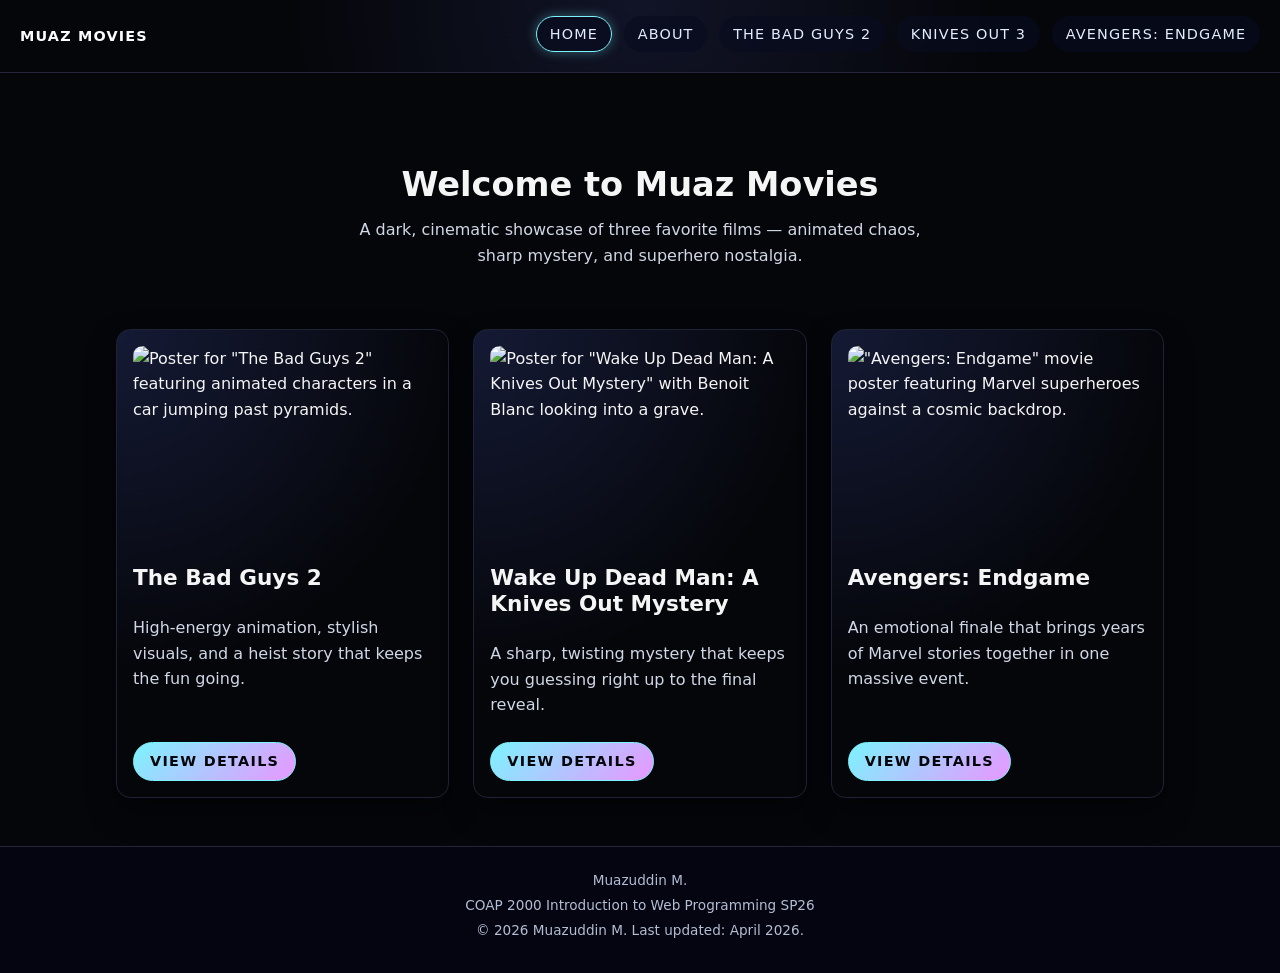
==== index.html @ 042c1aab "Added files" ====
<!DOCTYPE html>
<html lang="en">
<head>
  <meta charset="UTF-8">
  <meta name="viewport" content="width=device-width, initial-scale=1.0">
  <title>Muaz Movies - Home</title>
  <link rel="stylesheet" href="styles.css">
</head>
<body>
  <header class="site-header">
    <div class="logo-area">
      <span class="site-logo">Muaz Movies</span>
    </div>
    <nav class="site-nav" aria-label="Main">
      <ul>
        <li><a href="index.html" aria-current="page">Home</a></li>
        <li><a href="about.html">About</a></li>
        <li><a href="bad-guys-2.html">The Bad Guys 2</a></li>
        <li><a href="knives-out-3.html">Knives Out 3</a></li>
        <li><a href="avengers-endgame.html">Avengers: Endgame</a></li>
      </ul>
    </nav>
  </header>

  <main class="page page-home">
    <section class="hero">
      <h1>Welcome to Muaz Movies</h1>
      <p>A dark, cinematic showcase of three favorite films — animated chaos, sharp mystery, and superhero nostalgia.</p>
    </section>

    <section class="movie-grid" aria-label="Featured movies">
      <article class="movie-card">
        <img src="images/the-bad-guys-2.jpg" alt="Poster for &quot;The Bad Guys 2&quot; featuring animated characters in a car jumping past pyramids.">
        <h2>The Bad Guys 2</h2>
        <p>High-energy animation, stylish visuals, and a heist story that keeps the fun going.</p>
        <a class="button" href="bad-guys-2.html">View details</a>
      </article>

      <article class="movie-card">
        <img src="images/knives-out.jpg" alt="Poster for &quot;Wake Up Dead Man: A Knives Out Mystery&quot; with Benoit Blanc looking into a grave.">
        <h2>Wake Up Dead Man: A Knives Out Mystery</h2>
        <p>A sharp, twisting mystery that keeps you guessing right up to the final reveal.</p>
        <a class="button" href="knives-out-3.html">View details</a>
      </article>

      <article class="movie-card">
        <img src="images/endgame.jpg" alt="&quot;Avengers: Endgame&quot; movie poster featuring Marvel superheroes against a cosmic backdrop.">
        <h2>Avengers: Endgame</h2>
        <p>An emotional finale that brings years of Marvel stories together in one massive event.</p>
        <a class="button" href="avengers-endgame.html">View details</a>
      </article>
    </section>
  </main>

  <footer class="site-footer">
    <p>Muazuddin M.</p>
    <p>COAP 2000 Introduction to Web Programming SP26</p>
    <p>&copy; 2026 Muazuddin M. Last updated: April 2026.</p>
  </footer>
</body>
</html>
---- styles.css ----
/* Base layout */
*,
*::before,
*::after {
  box-sizing: border-box;
}

html,
body {
  margin: 0;
  padding: 0;
}

body {
  font-family: system-ui, -apple-system, BlinkMacSystemFont, "Segoe UI", sans-serif;
  background-color: #05060a;
  color: #f5f5f5;
  line-height: 1.6;
}

img {
  max-width: 100%;
  height: auto;
  display: block;
}

a {
  color: #7cf3ff;
  text-decoration: none;
}

a:hover,
a:focus {
  text-decoration: underline;
}

main.page {
  max-width: 1080px;
  margin: 0 auto;
  padding: 1.5rem 1rem 3rem;
}

h1,
h2,
h3 {
  font-weight: 700;
  line-height: 1.2;
}

h1 {
  font-size: 2.1rem;
  margin-bottom: 0.75rem;
}

h2 {
  font-size: 1.6rem;
  margin-top: 2rem;
  margin-bottom: 0.75rem;
}

h3 {
  font-size: 1.25rem;
  margin-top: 1.5rem;
  margin-bottom: 0.5rem;
}

p {
  margin-top: 0.5rem;
  margin-bottom: 0.75rem;
}

ul {
  padding-left: 1.25rem;
}

/* Header and navigation */
.site-header {
  border-bottom: 1px solid #222638;
  padding: 0.75rem 1.25rem;
  background: radial-gradient(circle at top, #111427 0, #05060a 55%);
  display: flex;
  align-items: center;
  justify-content: space-between;
  gap: 1.5rem;
  flex-wrap: wrap;
}

.logo-area {
  margin: 0;
}

.site-logo {
  font-weight: 700;
  letter-spacing: 0.08em;
  text-transform: uppercase;
  font-size: 0.9rem;
  color: #f9fbff;
}

.site-nav ul {
  list-style: none;
  display: flex;
  flex-wrap: wrap;
  justify-content: center;
  gap: 0.75rem;
  margin: 0.25rem 0 0.5rem;
  padding: 0;
}

.site-nav a {
  display: inline-block;
  padding: 0.35rem 0.8rem;
  border-radius: 999px;
  font-size: 0.9rem;
  text-transform: uppercase;
  letter-spacing: 0.08em;
  color: #e4edff;
  background: rgba(8, 12, 30, 0.7);
  border: 1px solid transparent;
  transition: background 0.2s ease, color 0.2s ease, box-shadow 0.2s ease, border-color 0.2s ease;
}

.site-nav a[aria-current="page"] {
  border-color: #7cf3ff;
  box-shadow: 0 0 12px rgba(124, 243, 255, 0.35);
}

.site-nav a:hover,
.site-nav a:focus {
  background: rgba(16, 31, 72, 0.9);
  box-shadow: 0 0 10px rgba(233, 150, 255, 0.25);
}

/* Hero and home page cards */
.page-home .hero {
  text-align: center;
  padding: 2.5rem 1rem 1.5rem;
}

.page-home .hero p {
  max-width: 36rem;
  margin-left: auto;
  margin-right: auto;
  color: #d0d7e6;
}

.movie-grid {
  display: grid;
  grid-template-columns: repeat(auto-fit, minmax(240px, 1fr));
  gap: 1.5rem;
  margin-top: 1.5rem;
}

.movie-card {
  background: radial-gradient(circle at top left, #151a35 0, #05060a 60%);
  border-radius: 0.9rem;
  padding: 1rem;
  border: 1px solid #1e2335;
  box-shadow: 0 14px 30px rgba(0, 0, 0, 0.45);
  display: flex;
  flex-direction: column;
  gap: 0.75rem;
}

.movie-card img {
  border-radius: 0.6rem;
  width: 100%;
  aspect-ratio: 3 / 2;
  object-fit: cover;
}

.movie-card h2 {
  margin: 0.5rem 0 0.25rem;
  font-size: 1.35rem;
}

.movie-card p {
  flex: 1;
  color: #d0d7e6;
}

.button {
  display: inline-block;
  align-self: flex-start;
  padding: 0.45rem 1rem;
  border-radius: 999px;
  border: 1px solid #7cf3ff;
  color: #05060a;
  background: linear-gradient(135deg, #7cf3ff, #e996ff);
  font-size: 0.9rem;
  text-transform: uppercase;
  letter-spacing: 0.09em;
  font-weight: 600;
  transition: transform 0.15s ease, box-shadow 0.15s ease, filter 0.15s ease;
}

.button:hover,
.button:focus {
  transform: translateY(-1px);
  box-shadow: 0 10px 24px rgba(0, 0, 0, 0.6);
  filter: brightness(1.05);
}

/* Movie pages */
.movie-header {
  margin-top: 1.5rem;
  margin-bottom: 1.5rem;
}

.movie-header .movie-tagline {
  color: #d0d7e6;
  max-width: 40rem;
}

.movie-layout {
  display: grid;
  grid-template-columns: minmax(0, 1.2fr) minmax(0, 2fr);
  gap: 1.75rem;
  align-items: flex-start;
}

.movie-poster {
  border-radius: 0.9rem;
  overflow: hidden;
  border: 1px solid #1e2335;
  box-shadow: 0 18px 36px rgba(0, 0, 0, 0.55);
}

.movie-poster img {
  width: 100%;
  aspect-ratio: 3 / 2;
  object-fit: cover;
}

.movie-main-content section + section {
  margin-top: 1.25rem;
}

.table-wrapper {
  overflow-x: auto;
}

table {
  width: 100%;
  border-collapse: collapse;
  margin-top: 0.5rem;
  font-size: 0.95rem;
}

thead {
  background: #14182a;
}

th,
td {
  padding: 0.5rem 0.75rem;
  border: 1px solid #262a3b;
  text-align: left;
}

th {
  font-weight: 600;
}

.trailer-section {
  margin-top: 2.5rem;
}

.trailer-embed {
  margin-top: 0.75rem;
  max-width: 720px;
}

.trailer-embed iframe {
  width: 100%;
  max-width: 100%;
}

/* About page */
.page-about section + section {
  margin-top: 1.75rem;
}

.page-about ul li {
  margin-bottom: 0.3rem;
}

/* Footer */
.site-footer {
  text-align: center;
  padding: 1.25rem 1rem 1.75rem;
  border-top: 1px solid #222638;
  font-size: 0.85rem;
  color: #b3bdd4;
  background: #040510;
}

.site-footer p {
  margin: 0.2rem 0;
}

/* Responsive tweaks */
@media (max-width: 768px) {
  main.page {
    padding-left: 0.9rem;
    padding-right: 0.9rem;
  }

  .movie-layout {
    grid-template-columns: minmax(0, 1fr);
  }

  .movie-poster {
    max-width: 360px;
  }
}
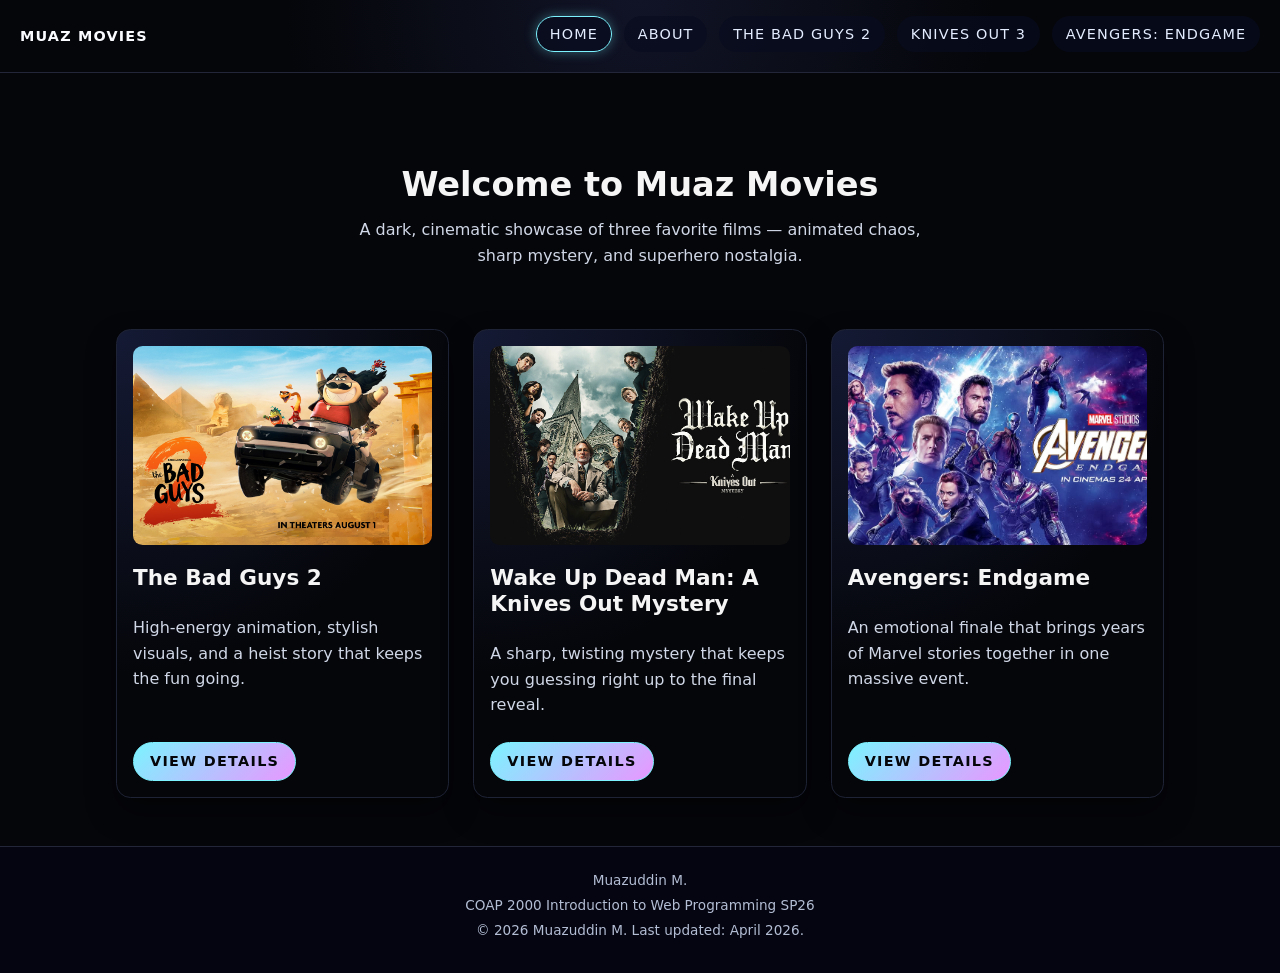
==== commit c7e28f74: "Update project files for W3C compliance cleanup" ====
--- a/index.html
+++ b/index.html
@@ -1,61 +1,61 @@
-<!DOCTYPE html>
-<html lang="en">
-<head>
-  <meta charset="UTF-8">
-  <meta name="viewport" content="width=device-width, initial-scale=1.0">
-  <title>Muaz Movies - Home</title>
-  <link rel="stylesheet" href="styles.css">
-</head>
-<body>
-  <header class="site-header">
-    <div class="logo-area">
-      <span class="site-logo">Muaz Movies</span>
-    </div>
-    <nav class="site-nav" aria-label="Main">
-      <ul>
-        <li><a href="index.html" aria-current="page">Home</a></li>
-        <li><a href="about.html">About</a></li>
-        <li><a href="bad-guys-2.html">The Bad Guys 2</a></li>
-        <li><a href="knives-out-3.html">Knives Out 3</a></li>
-        <li><a href="avengers-endgame.html">Avengers: Endgame</a></li>
-      </ul>
-    </nav>
-  </header>
-
-  <main class="page page-home">
-    <section class="hero">
-      <h1>Welcome to Muaz Movies</h1>
-      <p>A dark, cinematic showcase of three favorite films — animated chaos, sharp mystery, and superhero nostalgia.</p>
-    </section>
-
-    <section class="movie-grid" aria-label="Featured movies">
-      <article class="movie-card">
-        <img src="images/the-bad-guys-2.jpg" alt="Poster for &quot;The Bad Guys 2&quot; featuring animated characters in a car jumping past pyramids.">
-        <h2>The Bad Guys 2</h2>
-        <p>High-energy animation, stylish visuals, and a heist story that keeps the fun going.</p>
-        <a class="button" href="bad-guys-2.html">View details</a>
-      </article>
-
-      <article class="movie-card">
-        <img src="images/knives-out.jpg" alt="Poster for &quot;Wake Up Dead Man: A Knives Out Mystery&quot; with Benoit Blanc looking into a grave.">
-        <h2>Wake Up Dead Man: A Knives Out Mystery</h2>
-        <p>A sharp, twisting mystery that keeps you guessing right up to the final reveal.</p>
-        <a class="button" href="knives-out-3.html">View details</a>
-      </article>
-
-      <article class="movie-card">
-        <img src="images/endgame.jpg" alt="&quot;Avengers: Endgame&quot; movie poster featuring Marvel superheroes against a cosmic backdrop.">
-        <h2>Avengers: Endgame</h2>
-        <p>An emotional finale that brings years of Marvel stories together in one massive event.</p>
-        <a class="button" href="avengers-endgame.html">View details</a>
-      </article>
-    </section>
-  </main>
-
-  <footer class="site-footer">
-    <p>Muazuddin M.</p>
-    <p>COAP 2000 Introduction to Web Programming SP26</p>
-    <p>&copy; 2026 Muazuddin M. Last updated: April 2026.</p>
-  </footer>
-</body>
-</html>
+<!DOCTYPE html>
+<html lang="en">
+<head>
+  <meta charset="UTF-8">
+  <meta name="viewport" content="width=device-width, initial-scale=1.0">
+  <title>Muaz Movies - Home</title>
+  <link rel="stylesheet" href="styles.css">
+</head>
+<body>
+  <header class="site-header">
+    <div class="logo-area">
+      <span class="site-logo">Muaz Movies</span>
+    </div>
+    <nav class="site-nav" aria-label="Main">
+      <ul>
+        <li><a href="index.html" aria-current="page">Home</a></li>
+        <li><a href="about.html">About</a></li>
+        <li><a href="bad-guys-2.html">The Bad Guys 2</a></li>
+        <li><a href="knives-out-3.html">Knives Out 3</a></li>
+        <li><a href="avengers-endgame.html">Avengers: Endgame</a></li>
+      </ul>
+    </nav>
+  </header>
+
+  <main class="page page-home">
+    <section class="hero">
+      <h1>Welcome to Muaz Movies</h1>
+      <p>A dark, cinematic showcase of three favorite films — animated chaos, sharp mystery, and superhero nostalgia.</p>
+    </section>
+
+    <section class="movie-grid" aria-label="Featured movies">
+      <article class="movie-card">
+        <img src="images/the-bad-guys-2.jpg" alt="Poster for &quot;The Bad Guys 2&quot; featuring animated characters in a car jumping past pyramids.">
+        <h2>The Bad Guys 2</h2>
+        <p>High-energy animation, stylish visuals, and a heist story that keeps the fun going.</p>
+        <a class="button" href="bad-guys-2.html">View details</a>
+      </article>
+
+      <article class="movie-card">
+        <img src="images/knives-out.jpg" alt="Poster for &quot;Wake Up Dead Man: A Knives Out Mystery&quot; with Benoit Blanc looking into a grave.">
+        <h2>Wake Up Dead Man: A Knives Out Mystery</h2>
+        <p>A sharp, twisting mystery that keeps you guessing right up to the final reveal.</p>
+        <a class="button" href="knives-out-3.html">View details</a>
+      </article>
+
+      <article class="movie-card">
+        <img src="images/endgame.jpg" alt="&quot;Avengers: Endgame&quot; movie poster featuring Marvel superheroes against a cosmic backdrop.">
+        <h2>Avengers: Endgame</h2>
+        <p>An emotional finale that brings years of Marvel stories together in one massive event.</p>
+        <a class="button" href="avengers-endgame.html">View details</a>
+      </article>
+    </section>
+  </main>
+
+  <footer class="site-footer">
+    <p>Muazuddin M.</p>
+    <p>COAP 2000 Introduction to Web Programming SP26</p>
+    <p>&copy; 2026 Muazuddin M. Last updated: April 2026.</p>
+  </footer>
+</body>
+</html>
--- a/styles.css
+++ b/styles.css
@@ -1,316 +1,316 @@
-/* Base layout */
-*,
-*::before,
-*::after {
-  box-sizing: border-box;
-}
-
-html,
-body {
-  margin: 0;
-  padding: 0;
-}
-
-body {
-  font-family: system-ui, -apple-system, BlinkMacSystemFont, "Segoe UI", sans-serif;
-  background-color: #05060a;
-  color: #f5f5f5;
-  line-height: 1.6;
-}
-
-img {
-  max-width: 100%;
-  height: auto;
-  display: block;
-}
-
-a {
-  color: #7cf3ff;
-  text-decoration: none;
-}
-
-a:hover,
-a:focus {
-  text-decoration: underline;
-}
-
-main.page {
-  max-width: 1080px;
-  margin: 0 auto;
-  padding: 1.5rem 1rem 3rem;
-}
-
-h1,
-h2,
-h3 {
-  font-weight: 700;
-  line-height: 1.2;
-}
-
-h1 {
-  font-size: 2.1rem;
-  margin-bottom: 0.75rem;
-}
-
-h2 {
-  font-size: 1.6rem;
-  margin-top: 2rem;
-  margin-bottom: 0.75rem;
-}
-
-h3 {
-  font-size: 1.25rem;
-  margin-top: 1.5rem;
-  margin-bottom: 0.5rem;
-}
-
-p {
-  margin-top: 0.5rem;
-  margin-bottom: 0.75rem;
-}
-
-ul {
-  padding-left: 1.25rem;
-}
-
-/* Header and navigation */
-.site-header {
-  border-bottom: 1px solid #222638;
-  padding: 0.75rem 1.25rem;
-  background: radial-gradient(circle at top, #111427 0, #05060a 55%);
-  display: flex;
-  align-items: center;
-  justify-content: space-between;
-  gap: 1.5rem;
-  flex-wrap: wrap;
-}
-
-.logo-area {
-  margin: 0;
-}
-
-.site-logo {
-  font-weight: 700;
-  letter-spacing: 0.08em;
-  text-transform: uppercase;
-  font-size: 0.9rem;
-  color: #f9fbff;
-}
-
-.site-nav ul {
-  list-style: none;
-  display: flex;
-  flex-wrap: wrap;
-  justify-content: center;
-  gap: 0.75rem;
-  margin: 0.25rem 0 0.5rem;
-  padding: 0;
-}
-
-.site-nav a {
-  display: inline-block;
-  padding: 0.35rem 0.8rem;
-  border-radius: 999px;
-  font-size: 0.9rem;
-  text-transform: uppercase;
-  letter-spacing: 0.08em;
-  color: #e4edff;
-  background: rgba(8, 12, 30, 0.7);
-  border: 1px solid transparent;
-  transition: background 0.2s ease, color 0.2s ease, box-shadow 0.2s ease, border-color 0.2s ease;
-}
-
-.site-nav a[aria-current="page"] {
-  border-color: #7cf3ff;
-  box-shadow: 0 0 12px rgba(124, 243, 255, 0.35);
-}
-
-.site-nav a:hover,
-.site-nav a:focus {
-  background: rgba(16, 31, 72, 0.9);
-  box-shadow: 0 0 10px rgba(233, 150, 255, 0.25);
-}
-
-/* Hero and home page cards */
-.page-home .hero {
-  text-align: center;
-  padding: 2.5rem 1rem 1.5rem;
-}
-
-.page-home .hero p {
-  max-width: 36rem;
-  margin-left: auto;
-  margin-right: auto;
-  color: #d0d7e6;
-}
-
-.movie-grid {
-  display: grid;
-  grid-template-columns: repeat(auto-fit, minmax(240px, 1fr));
-  gap: 1.5rem;
-  margin-top: 1.5rem;
-}
-
-.movie-card {
-  background: radial-gradient(circle at top left, #151a35 0, #05060a 60%);
-  border-radius: 0.9rem;
-  padding: 1rem;
-  border: 1px solid #1e2335;
-  box-shadow: 0 14px 30px rgba(0, 0, 0, 0.45);
-  display: flex;
-  flex-direction: column;
-  gap: 0.75rem;
-}
-
-.movie-card img {
-  border-radius: 0.6rem;
-  width: 100%;
-  aspect-ratio: 3 / 2;
-  object-fit: cover;
-}
-
-.movie-card h2 {
-  margin: 0.5rem 0 0.25rem;
-  font-size: 1.35rem;
-}
-
-.movie-card p {
-  flex: 1;
-  color: #d0d7e6;
-}
-
-.button {
-  display: inline-block;
-  align-self: flex-start;
-  padding: 0.45rem 1rem;
-  border-radius: 999px;
-  border: 1px solid #7cf3ff;
-  color: #05060a;
-  background: linear-gradient(135deg, #7cf3ff, #e996ff);
-  font-size: 0.9rem;
-  text-transform: uppercase;
-  letter-spacing: 0.09em;
-  font-weight: 600;
-  transition: transform 0.15s ease, box-shadow 0.15s ease, filter 0.15s ease;
-}
-
-.button:hover,
-.button:focus {
-  transform: translateY(-1px);
-  box-shadow: 0 10px 24px rgba(0, 0, 0, 0.6);
-  filter: brightness(1.05);
-}
-
-/* Movie pages */
-.movie-header {
-  margin-top: 1.5rem;
-  margin-bottom: 1.5rem;
-}
-
-.movie-header .movie-tagline {
-  color: #d0d7e6;
-  max-width: 40rem;
-}
-
-.movie-layout {
-  display: grid;
-  grid-template-columns: minmax(0, 1.2fr) minmax(0, 2fr);
-  gap: 1.75rem;
-  align-items: flex-start;
-}
-
-.movie-poster {
-  border-radius: 0.9rem;
-  overflow: hidden;
-  border: 1px solid #1e2335;
-  box-shadow: 0 18px 36px rgba(0, 0, 0, 0.55);
-}
-
-.movie-poster img {
-  width: 100%;
-  aspect-ratio: 3 / 2;
-  object-fit: cover;
-}
-
-.movie-main-content section + section {
-  margin-top: 1.25rem;
-}
-
-.table-wrapper {
-  overflow-x: auto;
-}
-
-table {
-  width: 100%;
-  border-collapse: collapse;
-  margin-top: 0.5rem;
-  font-size: 0.95rem;
-}
-
-thead {
-  background: #14182a;
-}
-
-th,
-td {
-  padding: 0.5rem 0.75rem;
-  border: 1px solid #262a3b;
-  text-align: left;
-}
-
-th {
-  font-weight: 600;
-}
-
-.trailer-section {
-  margin-top: 2.5rem;
-}
-
-.trailer-embed {
-  margin-top: 0.75rem;
-  max-width: 720px;
-}
-
-.trailer-embed iframe {
-  width: 100%;
-  max-width: 100%;
-}
-
-/* About page */
-.page-about section + section {
-  margin-top: 1.75rem;
-}
-
-.page-about ul li {
-  margin-bottom: 0.3rem;
-}
-
-/* Footer */
-.site-footer {
-  text-align: center;
-  padding: 1.25rem 1rem 1.75rem;
-  border-top: 1px solid #222638;
-  font-size: 0.85rem;
-  color: #b3bdd4;
-  background: #040510;
-}
-
-.site-footer p {
-  margin: 0.2rem 0;
-}
-
-/* Responsive tweaks */
-@media (max-width: 768px) {
-  main.page {
-    padding-left: 0.9rem;
-    padding-right: 0.9rem;
-  }
-
-  .movie-layout {
-    grid-template-columns: minmax(0, 1fr);
-  }
-
-  .movie-poster {
-    max-width: 360px;
-  }
-}
+/* Base layout */
+*,
+*::before,
+*::after {
+  box-sizing: border-box;
+}
+
+html,
+body {
+  margin: 0;
+  padding: 0;
+}
+
+body {
+  font-family: system-ui, -apple-system, BlinkMacSystemFont, "Segoe UI", sans-serif;
+  background-color: #05060a;
+  color: #f5f5f5;
+  line-height: 1.6;
+}
+
+img {
+  max-width: 100%;
+  height: auto;
+  display: block;
+}
+
+a {
+  color: #7cf3ff;
+  text-decoration: none;
+}
+
+a:hover,
+a:focus {
+  text-decoration: underline;
+}
+
+main.page {
+  max-width: 1080px;
+  margin: 0 auto;
+  padding: 1.5rem 1rem 3rem;
+}
+
+h1,
+h2,
+h3 {
+  font-weight: 700;
+  line-height: 1.2;
+}
+
+h1 {
+  font-size: 2.1rem;
+  margin-bottom: 0.75rem;
+}
+
+h2 {
+  font-size: 1.6rem;
+  margin-top: 2rem;
+  margin-bottom: 0.75rem;
+}
+
+h3 {
+  font-size: 1.25rem;
+  margin-top: 1.5rem;
+  margin-bottom: 0.5rem;
+}
+
+p {
+  margin-top: 0.5rem;
+  margin-bottom: 0.75rem;
+}
+
+ul {
+  padding-left: 1.25rem;
+}
+
+/* Header and navigation */
+.site-header {
+  border-bottom: 1px solid #222638;
+  padding: 0.75rem 1.25rem;
+  background: radial-gradient(circle at top, #111427 0, #05060a 55%);
+  display: flex;
+  align-items: center;
+  justify-content: space-between;
+  gap: 1.5rem;
+  flex-wrap: wrap;
+}
+
+.logo-area {
+  margin: 0;
+}
+
+.site-logo {
+  font-weight: 700;
+  letter-spacing: 0.08em;
+  text-transform: uppercase;
+  font-size: 0.9rem;
+  color: #f9fbff;
+}
+
+.site-nav ul {
+  list-style: none;
+  display: flex;
+  flex-wrap: wrap;
+  justify-content: center;
+  gap: 0.75rem;
+  margin: 0.25rem 0 0.5rem;
+  padding: 0;
+}
+
+.site-nav a {
+  display: inline-block;
+  padding: 0.35rem 0.8rem;
+  border-radius: 999px;
+  font-size: 0.9rem;
+  text-transform: uppercase;
+  letter-spacing: 0.08em;
+  color: #e4edff;
+  background: rgba(8, 12, 30, 0.7);
+  border: 1px solid transparent;
+  transition: background 0.2s ease, color 0.2s ease, box-shadow 0.2s ease, border-color 0.2s ease;
+}
+
+.site-nav a[aria-current="page"] {
+  border-color: #7cf3ff;
+  box-shadow: 0 0 12px rgba(124, 243, 255, 0.35);
+}
+
+.site-nav a:hover,
+.site-nav a:focus {
+  background: rgba(16, 31, 72, 0.9);
+  box-shadow: 0 0 10px rgba(233, 150, 255, 0.25);
+}
+
+/* Hero and home page cards */
+.page-home .hero {
+  text-align: center;
+  padding: 2.5rem 1rem 1.5rem;
+}
+
+.page-home .hero p {
+  max-width: 36rem;
+  margin-left: auto;
+  margin-right: auto;
+  color: #d0d7e6;
+}
+
+.movie-grid {
+  display: grid;
+  grid-template-columns: repeat(auto-fit, minmax(240px, 1fr));
+  gap: 1.5rem;
+  margin-top: 1.5rem;
+}
+
+.movie-card {
+  background: radial-gradient(circle at top left, #151a35 0, #05060a 60%);
+  border-radius: 0.9rem;
+  padding: 1rem;
+  border: 1px solid #1e2335;
+  box-shadow: 0 14px 30px rgba(0, 0, 0, 0.45);
+  display: flex;
+  flex-direction: column;
+  gap: 0.75rem;
+}
+
+.movie-card img {
+  border-radius: 0.6rem;
+  width: 100%;
+  aspect-ratio: 3 / 2;
+  object-fit: cover;
+}
+
+.movie-card h2 {
+  margin: 0.5rem 0 0.25rem;
+  font-size: 1.35rem;
+}
+
+.movie-card p {
+  flex: 1;
+  color: #d0d7e6;
+}
+
+.button {
+  display: inline-block;
+  align-self: flex-start;
+  padding: 0.45rem 1rem;
+  border-radius: 999px;
+  border: 1px solid #7cf3ff;
+  color: #05060a;
+  background: linear-gradient(135deg, #7cf3ff, #e996ff);
+  font-size: 0.9rem;
+  text-transform: uppercase;
+  letter-spacing: 0.09em;
+  font-weight: 600;
+  transition: transform 0.15s ease, box-shadow 0.15s ease, filter 0.15s ease;
+}
+
+.button:hover,
+.button:focus {
+  transform: translateY(-1px);
+  box-shadow: 0 10px 24px rgba(0, 0, 0, 0.6);
+  filter: brightness(1.05);
+}
+
+/* Movie pages */
+.movie-header {
+  margin-top: 1.5rem;
+  margin-bottom: 1.5rem;
+}
+
+.movie-header .movie-tagline {
+  color: #d0d7e6;
+  max-width: 40rem;
+}
+
+.movie-layout {
+  display: grid;
+  grid-template-columns: minmax(0, 1.2fr) minmax(0, 2fr);
+  gap: 1.75rem;
+  align-items: flex-start;
+}
+
+.movie-poster {
+  border-radius: 0.9rem;
+  overflow: hidden;
+  border: 1px solid #1e2335;
+  box-shadow: 0 18px 36px rgba(0, 0, 0, 0.55);
+}
+
+.movie-poster img {
+  width: 100%;
+  aspect-ratio: 3 / 2;
+  object-fit: cover;
+}
+
+.movie-main-content section + section {
+  margin-top: 1.25rem;
+}
+
+.table-wrapper {
+  overflow-x: auto;
+}
+
+table {
+  width: 100%;
+  border-collapse: collapse;
+  margin-top: 0.5rem;
+  font-size: 0.95rem;
+}
+
+thead {
+  background: #14182a;
+}
+
+th,
+td {
+  padding: 0.5rem 0.75rem;
+  border: 1px solid #262a3b;
+  text-align: left;
+}
+
+th {
+  font-weight: 600;
+}
+
+.trailer-section {
+  margin-top: 2.5rem;
+}
+
+.trailer-embed {
+  margin-top: 0.75rem;
+  max-width: 720px;
+}
+
+.trailer-embed iframe {
+  width: 100%;
+  max-width: 100%;
+}
+
+/* About page */
+.page-about section + section {
+  margin-top: 1.75rem;
+}
+
+.page-about ul li {
+  margin-bottom: 0.3rem;
+}
+
+/* Footer */
+.site-footer {
+  text-align: center;
+  padding: 1.25rem 1rem 1.75rem;
+  border-top: 1px solid #222638;
+  font-size: 0.85rem;
+  color: #b3bdd4;
+  background: #040510;
+}
+
+.site-footer p {
+  margin: 0.2rem 0;
+}
+
+/* Responsive tweaks */
+@media (max-width: 768px) {
+  main.page {
+    padding-left: 0.9rem;
+    padding-right: 0.9rem;
+  }
+
+  .movie-layout {
+    grid-template-columns: minmax(0, 1fr);
+  }
+
+  .movie-poster {
+    max-width: 360px;
+  }
+}
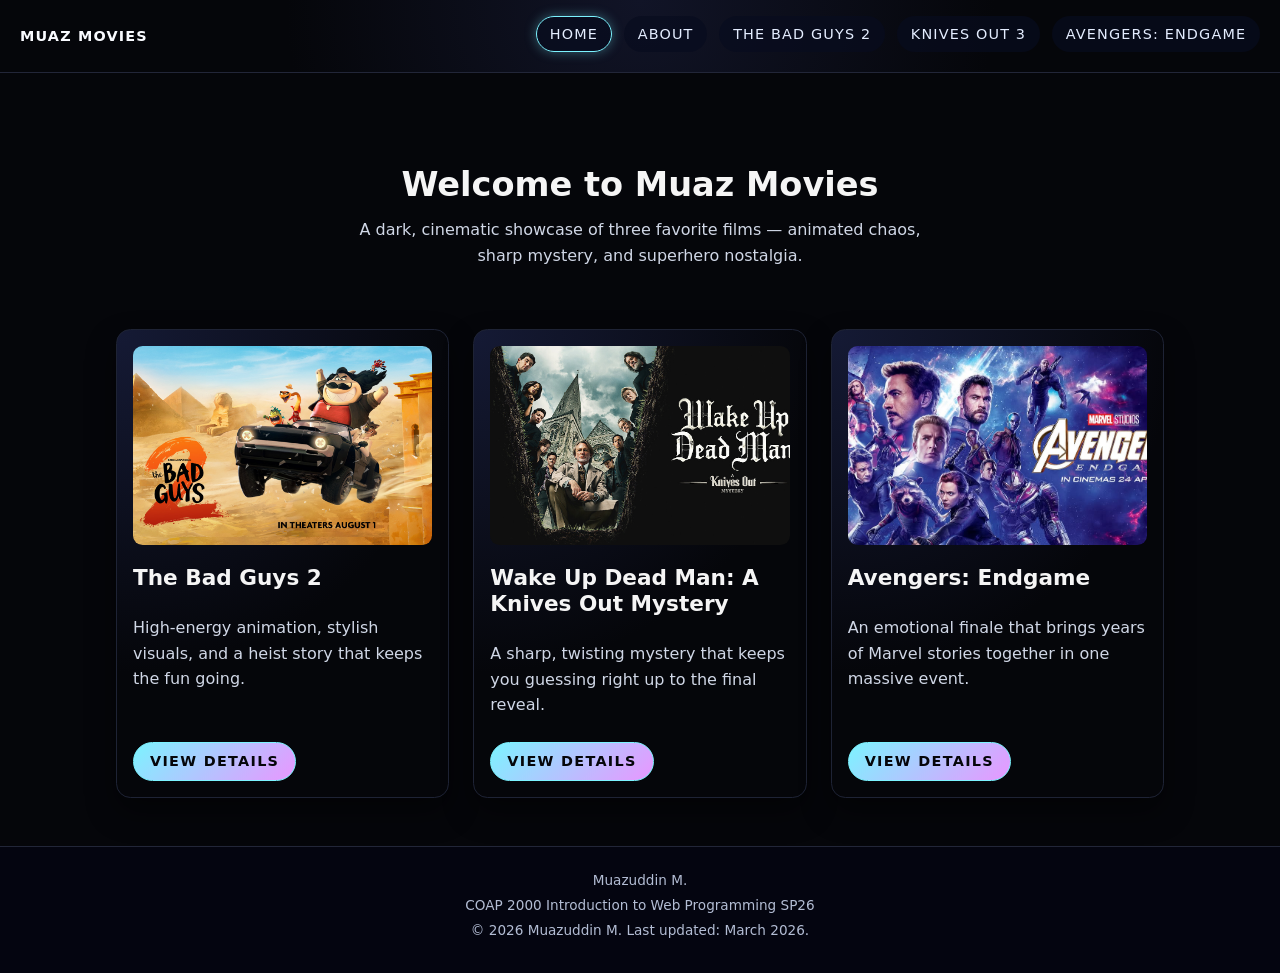
==== commit 68eff6c1: "Update footer date to March 2026 in all HTML files" ====
--- a/index.html
+++ b/index.html
@@ -55,7 +55,7 @@
   <footer class="site-footer">
     <p>Muazuddin M.</p>
     <p>COAP 2000 Introduction to Web Programming SP26</p>
-    <p>&copy; 2026 Muazuddin M. Last updated: April 2026.</p>
+    <p>&copy; 2026 Muazuddin M. Last updated: March 2026.</p>
   </footer>
 </body>
 </html>
